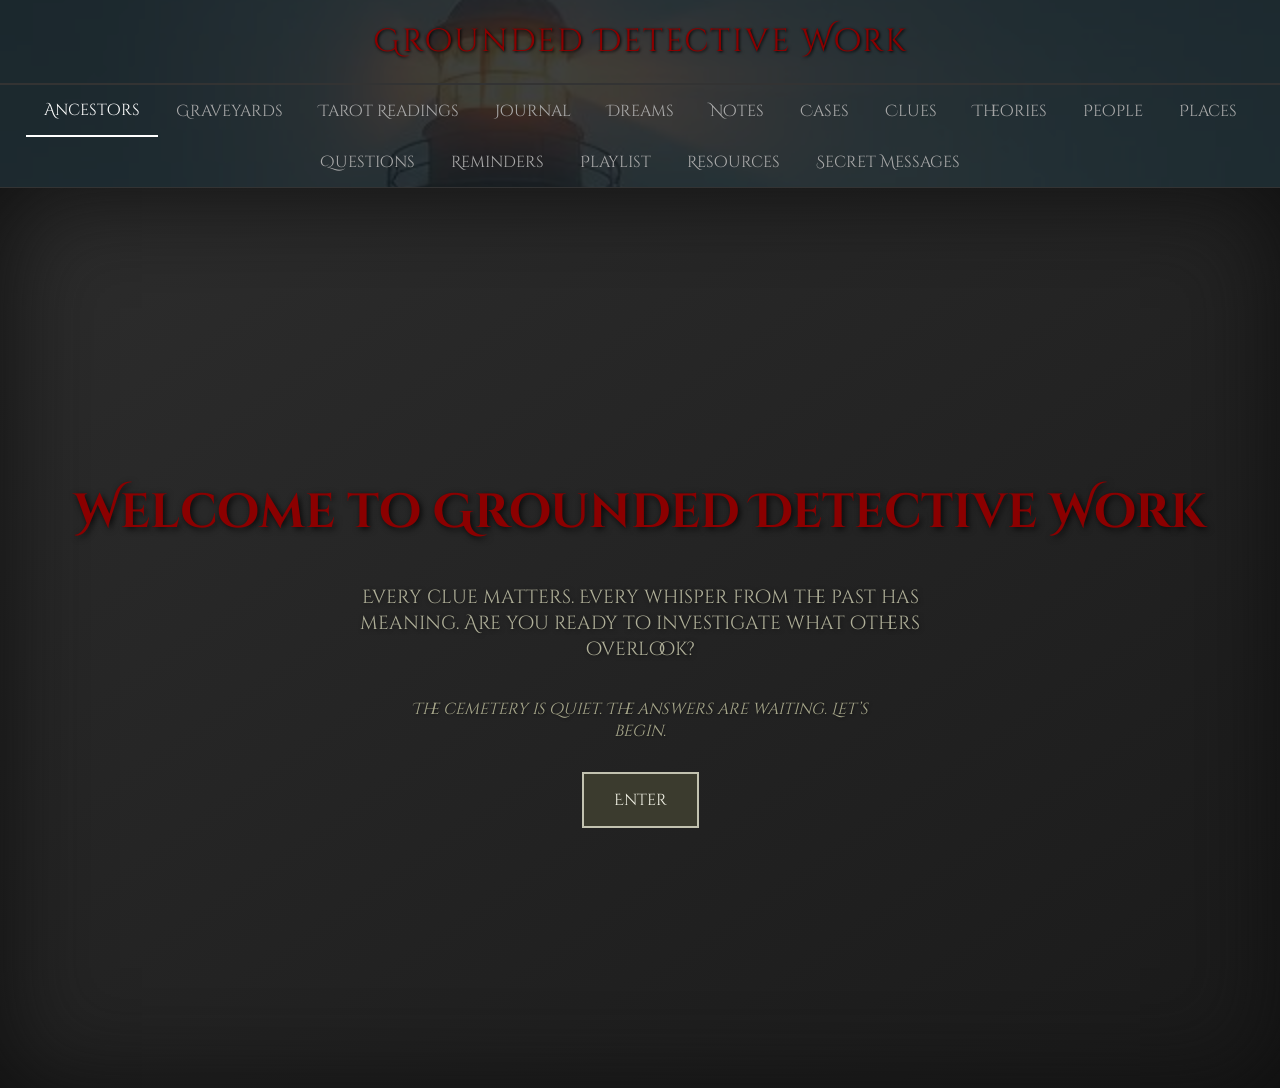
==== index.html @ 75632459 "Final polished index with Dreams tab" ====
<!DOCTYPE html>
<html lang="en">
<head>
  <meta charset="UTF-8">
  <meta name="viewport" content="width=device-width, initial-scale=1.0">
  <title>Grounded Detective Work</title>
  <link href="https://fonts.googleapis.com/css2?family=Cinzel+Decorative:wght@700&display=swap" rel="stylesheet">
  <style>
    body {
      background-image: url('images/Lighthouse.jpg');
      background-size: cover;
      background-position: center;
      background-repeat: no-repeat;
      font-family: 'Arial', sans-serif;
      margin: 0;
      padding: 0;
      height: 100vh;
      color: white;
    }

    header {
      background-color: rgba(17, 17, 17, 0.8);
      padding: 20px;
      text-align: center;
      font-size: 2em;
      letter-spacing: 2px;
      border-bottom: 2px solid #333;
      color: #8B0000;
      text-shadow: 1px 1px 3px #000;
      font-family: 'Cinzel Decorative', serif;
    }

    nav {
      display: flex;
      flex-wrap: wrap;
      justify-content: center;
      background-color: rgba(17, 17, 17, 0.8);
      border-bottom: 1px solid #333;
    }

    nav button {
      background: none;
      border: none;
      color: #aaa;
      padding: 14px 18px;
      cursor: pointer;
      font-size: 1em;
      font-family: 'Cinzel Decorative', serif;
      transition: color 0.3s;
    }

    nav button:hover,
    nav button.active {
      color: #fff;
      border-bottom: 2px solid #fff;
    }

    .tab {
      display: none;
      padding: 20px;
      opacity: 0;
      transform: translateY(20px);
      transition: opacity 0.5s ease, transform 0.5s ease;
    }

    .tab.active {
      display: block;
      opacity: 1;
      transform: translateY(0);
    }

    textarea {
      width: 100%;
      height: 400px;
      background: rgba(17, 17, 17, 0.8);
      color: #eee;
      border: 1px solid #444;
      padding: 10px;
      font-size: 1em;
      resize: vertical;
    }
  </style>
</head>
<body>

<header>Grounded Detective Work</header>

<nav>
  <button class="tablink active" onclick="showTab('Ancestors', this)">Ancestors</button>
  <button class="tablink" onclick="showTab('Graveyards', this)">Graveyards</button>
  <button class="tablink" onclick="showTab('Tarot', this)">Tarot Readings</button>
  <button class="tablink" onclick="showTab('Journal', this)">Journal</button>
  <button class="tablink" onclick="showTab('Dreams', this)">Dreams</button>
  <button class="tablink" onclick="showTab('Notes', this)">Notes</button>
  <button class="tablink" onclick="showTab('Cases', this)">Cases</button>
  <button class="tablink" onclick="showTab('Clues', this)">Clues</button>
  <button class="tablink" onclick="showTab('Theories', this)">Theories</button>
  <button class="tablink" onclick="showTab('People', this)">People</button>
  <button class="tablink" onclick="showTab('Places', this)">Places</button>
  <button class="tablink" onclick="showTab('Questions', this)">Questions</button>
  <button class="tablink" onclick="showTab('Reminders', this)">Reminders</button>
  <button class="tablink" onclick="showTab('Playlist', this)">Playlist</button>
  <button class="tablink" onclick="showTab('Resources', this)">Resources</button>
  <button class="tablink" onclick="showTab('SecretMessages', this)">Secret Messages</button>
</nav>

<div id="homepage" style="height: 100vh; background: linear-gradient(145deg, #2d2d2d, #1a1a1a); display: flex; flex-direction: column; justify-content: center; align-items: center; text-align: center; padding: 0 20px; box-shadow: inset 0 0 100px #0f0f0f; font-family: 'Cinzel Decorative', cursive; color: #e0e0d1;">
  <h1 style="font-size: 3em; color: darkred; text-shadow: 2px 2px 6px rgba(0, 0, 0, 0.8); margin-bottom: 20px;">Welcome to Grounded Detective Work</h1>
  <p style="font-size: 1.2em; color: #b0b099; max-width: 600px; margin-bottom: 20px; text-shadow: 1px 1px 4px rgba(0, 0, 0, 0.5);">Every clue matters. Every whisper from the past has meaning. Are you ready to investigate what others overlook?</p>
  <p style="font-size: 1em; color: #a8a88c; max-width: 500px; margin-bottom: 30px; font-style: italic; text-shadow: 1px 1px 3px rgba(0, 0, 0, 0.4);">The cemetery is quiet. The answers are waiting. Let’s begin.</p>
  <button onclick="enterSite()" style="padding: 15px 30px; font-size: 1em; background-color: #3b3b2e; border: 2px solid #c2c2b0; color: #f2f2e6; cursor: pointer; transition: all 0.3s ease; font-family: 'Cinzel Decorative', cursive;" onmouseover="this.style.backgroundColor='#c2c2b0'; this.style.color='#1e1e1e';" onmouseout="this.style.backgroundColor='#3b3b2e'; this.style.color='#f2f2e6';">Enter</button>
</div>

<div id="mainContent" style="display:none;">

<!-- Only showing some tabs here for example, you’ll have all your tabs here -->

<div id="Ancestors" class="tab active" style="background:; color: #fff; padding: 50px 20px; font-family: 'Cinzel Decorative', serif; text-shadow: 2px 2px 4px #000;">
  <div style="background-color: rgba(0, 0, 0, 0.7); padding: 30px; border-radius: 10px; max-width: 700px; margin: auto; border: 1px solid #444;">
    <h2 style="text-align: center; color: darkred; font-size: 2.5em;">Whispers of the Past</h2>
    <p style="text-align: center; font-size: 1.2em; margin-bottom: 30px;">Step into the mist and search for echoes of those who came before you...</p>
    <form id="ancestorSearch" style="display: flex; flex-direction: column; gap: 15px;">
      <input type="text" placeholder="Full Name (First & Last)" style="padding: 10px; border: none; border-radius: 5px; background-color: #222; color: #eee;">
      <input type="text" placeholder="Birth Year Range (e.g. 1800-1900)" style="padding: 10px; border: none; border-radius: 5px; background-color: #222; color: #eee;">
      <input type="text" placeholder="Location (City, State, Country)" style="padding: 10px; border: none; border-radius: 5px; background-color: #222; color: #eee;">
      <button type="submit" style="margin-top: 20px; padding: 12px; font-size: 1em; background-color: darkred; color: white; border: none; border-radius: 5px; cursor: pointer; text-shadow: none;">🔍 Uncover Ancestors</button>
    </form>
    <div id="ancestorResults" style="margin-top: 40px; display: none;">
      <p style="text-align: center; color: #aaa;">Your ancestor tombstones will rise here from the mist...</p>
    </div>
  </div>
</div>

<div id="Graveyards" class="tab">
  <h2>Graveyards</h2>
  <textarea placeholder="Find a gravesite here..."></textarea>
</div>

<div id="Tarot" class="tab" style="background-color: #0e0e0e; color: #eee; padding: 50px 20px; font-family: 'Cinzel Decorative', serif; text-align: center;">
  <h2 style="color: darkred; font-size: 2.5em; margin-bottom: 20px;">Past, Present, Future</h2>
  <p style="margin-bottom: 30px;">Focus your energy on a question or situation... When you're ready, begin your reading.</p>
  
  <button onclick="startReading()" style="padding: 10px 20px; background-color: darkred; color: white; border: none; border-radius: 5px; font-size: 1em; cursor: pointer;">🔮 Begin Your Reading</button>
  
  <div id="readingResult" style="margin-top: 50px; font-size: 1.2em;"></div>
</div>

<!-- etc etc... all your other tabs -->
</div>

<script>
function enterSite() {
  document.getElementById('homepage').style.display = 'none';
  document.getElementById('mainContent').style.display = 'block';
}

function showTab(tabId, element) {
  var tabs = document.querySelectorAll('.tab');
  tabs.forEach(function(tab) {
    tab.classList.remove('active');
  });

  var tablinks = document.querySelectorAll('.tablink');
  tablinks.forEach(function(link) {
    link.classList.remove('active');
  });

  document.getElementById(tabId).classList.add('active');
  element.classList.add('active');
}

function startReading() {
  const deck = [
    { name: "The Fool", meaning: "New beginnings, spontaneity, a free spirit." },
    { name: "The Magician", meaning: "Power, skill, concentration, action, resourcefulness." },
    { name: "The High Priestess", meaning: "Intuition, unconscious knowledge, mystery." },
    { name: "The Empress", meaning: "Fertility, beauty, nature, nurturing, abundance." },
    { name: "The Emperor", meaning: "Authority, structure, control, fatherhood." },
    { name: "The Hierophant", meaning: "Tradition, conformity, morality, ethics." },
    { name: "The Lovers", meaning: "Love, union, relationships, choices." },
    { name: "The Chariot", meaning: "Control, willpower, victory, assertion." },
    { name: "Strength", meaning: "Courage, persuasion, influence, compassion." },
    { name: "The Hermit", meaning: "Soul-searching, introspection, being alone." },
    { name: "Wheel of Fortune", meaning: "Good luck, karma, life cycles, destiny." },
    { name: "Justice", meaning: "Fairness, truth, law, cause and effect." },
    { name: "The Hanged Man", meaning: "Pause, surrender, letting go, new perspective." },
    { name: "Death", meaning: "Endings, transformation, transition, rebirth." },
    { name: "Temperance", meaning: "Balance, moderation, purpose, meaning." },
    { name: "The Devil", meaning: "Addiction, materialism, playfulness, bondage." },
    { name: "The Tower", meaning: "Sudden change, upheaval, chaos, awakening." },
    { name: "The Star", meaning: "Hope, inspiration, serenity." },
    { name: "The Moon", meaning: "Illusion, fear, anxiety, subconscious." },
    { name: "The Sun", meaning: "Joy, success, celebration, positivity." },
    { name: "Judgement", meaning: "Reflection, reckoning, inner calling." },
    { name: "The World", meaning: "Completion, accomplishment, travel." }
  ];

  // Shuffle the deck
  const shuffled = deck.sort(() => Math.random() - 0.5);

  // Draw three cards
  const pastCard = shuffled[0];
  const presentCard = shuffled[1];
  const futureCard = shuffled[2];

  // Randomly decide if each is reversed
  const pastReversed = Math.random() > 0.5;
  const presentReversed = Math.random() > 0.5;
  const futureReversed = Math.random() > 0.5;

  // Build the reading
  const readingHTML = `
    <div style="margin-bottom: 40px;">
      <h3 style="color: goldenrod;">Past</h3>
      <p><strong>${pastCard.name} ${pastReversed ? '(Reversed)' : ''}</strong></p>
      <p>${pastReversed ? '⚡ Shadow Meaning: ' : '✨ Upright Meaning: '}${pastCard.meaning}</p>
    </div>
    <div style="margin-bottom: 40px;">
      <h3 style="color: goldenrod;">Present</h3>
      <p><strong>${presentCard.name} ${presentReversed ? '(Reversed)' : ''}</strong></p>
      <p>${presentReversed ? '⚡ Shadow Meaning: ' : '✨ Upright Meaning: '}${presentCard.meaning}</p>
    </div>
    <div style="margin-bottom: 40px;">
      <h3 style="color: goldenrod;">Future</h3>
      <p><strong>${futureCard.name} ${futureReversed ? '(Reversed)' : ''}</strong></p>
      <p>${futureReversed ? '⚡ Shadow Meaning: ' : '✨ Upright Meaning: '}${futureCard.meaning}</p>
    </div>
  `;

  // Display the reading
  document.getElementById('readingResult').innerHTML = readingHTML;
}

</footer>

<style>
@keyframes sharkGlide {
  0% {
    left: -10%;
  }
  100% {
    left: 110%;
  }
}

@keyframes sharkBounce {
  0%, 100% {
    transform: translateY(0);
  }
  50% {
    transform: translateY(-10px);
  }
}
</style>
</body>
</html>
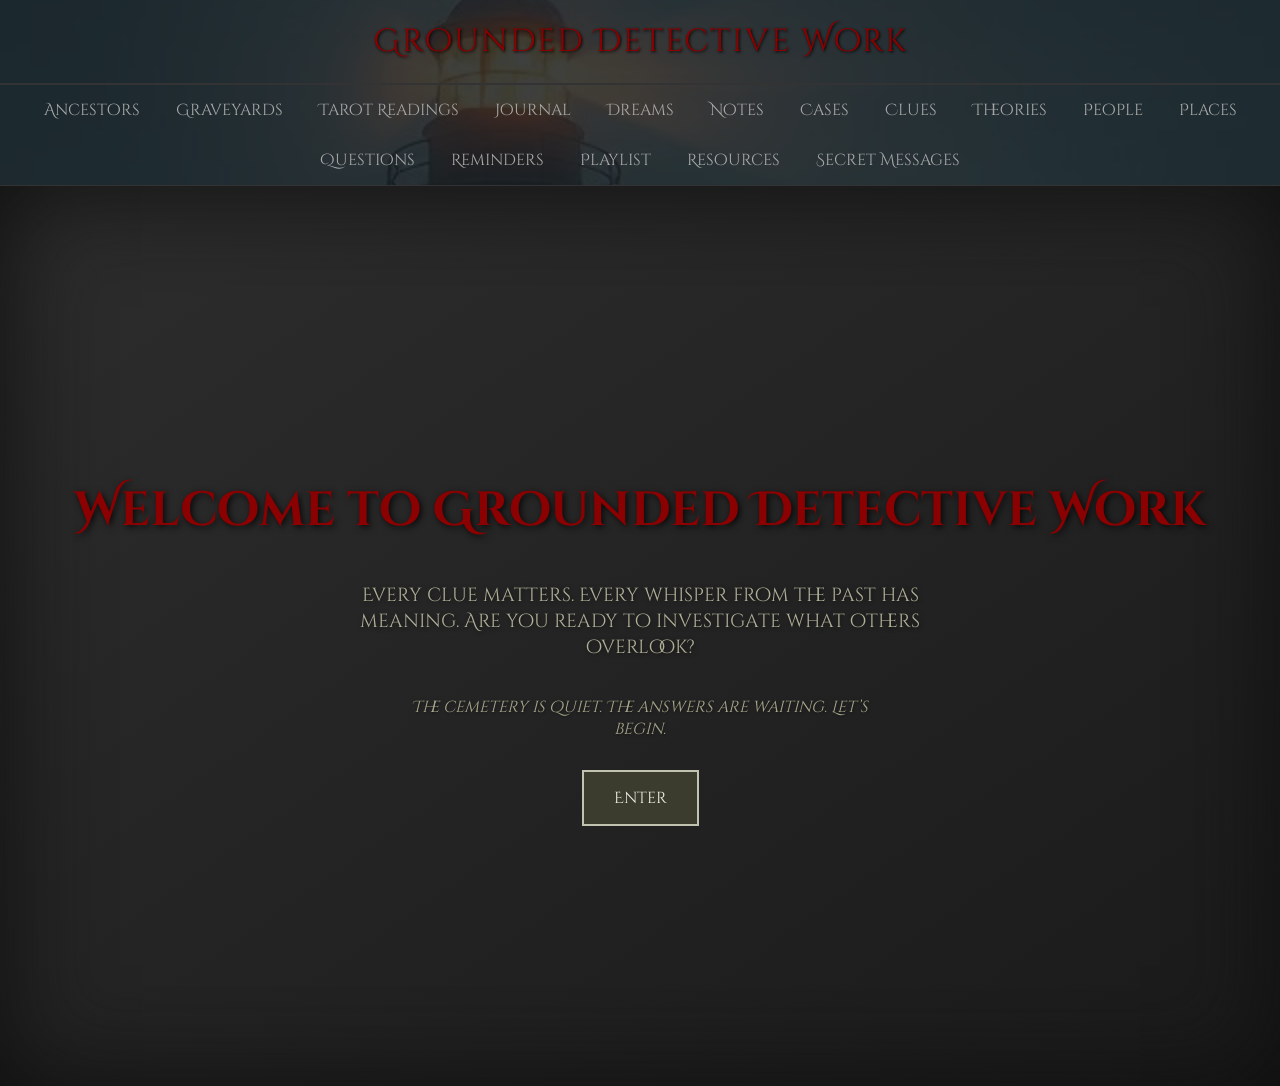
==== commit c3479b7a: "Final polished index with Dreams tab" ====
--- a/index.html
+++ b/index.html
@@ -86,7 +86,7 @@
 <header>Grounded Detective Work</header>
 
 <nav>
-  <button class="tablink active" onclick="showTab('Ancestors', this)">Ancestors</button>
+  <button class="tablink" onclick="showTab('Ancestors', this)">Ancestors</button>
   <button class="tablink" onclick="showTab('Graveyards', this)">Graveyards</button>
   <button class="tablink" onclick="showTab('Tarot', this)">Tarot Readings</button>
   <button class="tablink" onclick="showTab('Journal', this)">Journal</button>
@@ -115,7 +115,7 @@
 
 <!-- Only showing some tabs here for example, you’ll have all your tabs here -->
 
-<div id="Ancestors" class="tab active" style="background:; color: #fff; padding: 50px 20px; font-family: 'Cinzel Decorative', serif; text-shadow: 2px 2px 4px #000;">
+<div id="Ancestors" class="tab" style="background:; color: #fff; padding: 50px 20px; font-family: 'Cinzel Decorative', serif; text-shadow: 2px 2px 4px #000;">
   <div style="background-color: rgba(0, 0, 0, 0.7); padding: 30px; border-radius: 10px; max-width: 700px; margin: auto; border: 1px solid #444;">
     <h2 style="text-align: center; color: darkred; font-size: 2.5em;">Whispers of the Past</h2>
     <p style="text-align: center; font-size: 1.2em; margin-bottom: 30px;">Step into the mist and search for echoes of those who came before you...</p>
@@ -152,6 +152,8 @@
 function enterSite() {
   document.getElementById('homepage').style.display = 'none';
   document.getElementById('mainContent').style.display = 'block';
+  // After showing mainContent, activate Ancestors tab
+  showTab('Ancestors', document.querySelector("button[onclick*='Ancestors']"));
 }
 
 function showTab(tabId, element) {
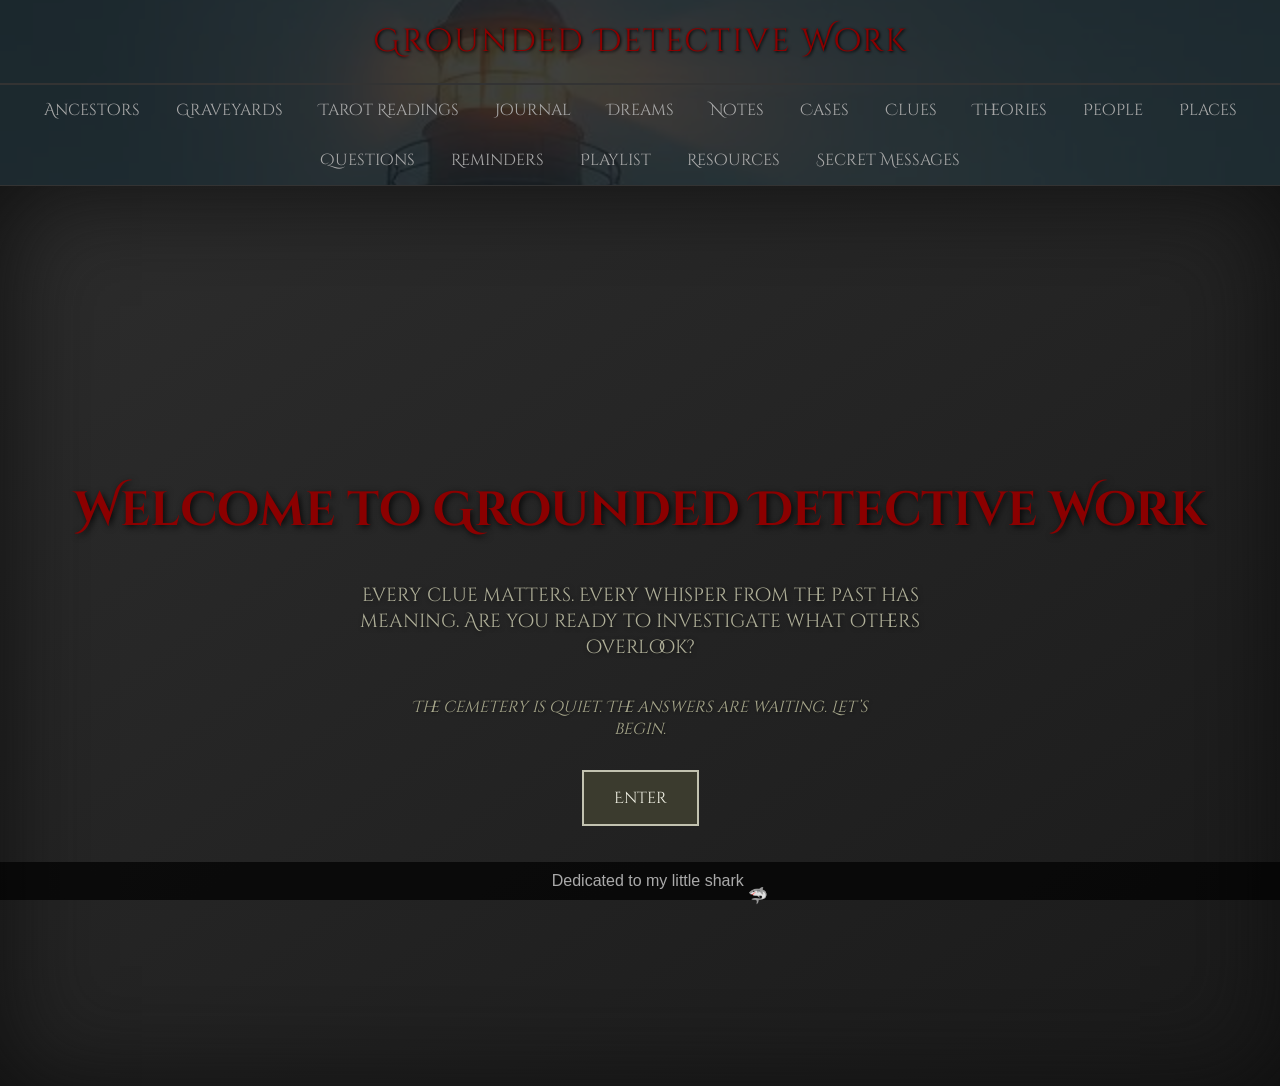
==== commit 615c62b0: "Final polished index with Dreams tab" ====
--- a/index.html
+++ b/index.html
@@ -81,6 +81,12 @@
     }
   </style>
 </head>
+<footer style="position: fixed; bottom: 0; width: 100%; text-align: center; padding: 10px; background-color: rgba(0, 0, 0, 0.7); color: #aaa; font-family: 'Arial', sans-serif;">
+  Dedicated to my little shark 
+  <span style="position: relative; display: inline-block;">
+    <span style="position: absolute; left: -10%; animation: sharkGlide 15s linear infinite, sharkBounce 1s ease-in-out infinite;">🦈</span>
+  </span>
+</footer>
 <body>
 
 <header>Grounded Detective Work</header>
@@ -149,11 +155,20 @@
 </div>
 
 <script>
+// Prevent form submission (causing reload)
+document.getElementById('ancestorSearch')?.addEventListener('submit', (e) => {
+  e.preventDefault(); 
+  // Optional: Add ancestor search logic here
+});
+
+// Ensure Enter button works even if DOM isn't fully ready
 function enterSite() {
   document.getElementById('homepage').style.display = 'none';
   document.getElementById('mainContent').style.display = 'block';
-  // After showing mainContent, activate Ancestors tab
-  showTab('Ancestors', document.querySelector("button[onclick*='Ancestors']"));
+  // Explicitly target the first tab button if querySelector fails
+  const firstTabBtn = document.querySelector("button[onclick*='Ancestors']") || 
+                      document.querySelector(".tablink");
+  if (firstTabBtn) showTab('Ancestors', firstTabBtn);
 }
 
 function showTab(tabId, element) {
@@ -232,7 +247,6 @@
   // Display the reading
   document.getElementById('readingResult').innerHTML = readingHTML;
 }
-
 </footer>
 
 <style>
@@ -254,5 +268,5 @@
   }
 }
 </style>
-</body>
+</body> 
 </html>
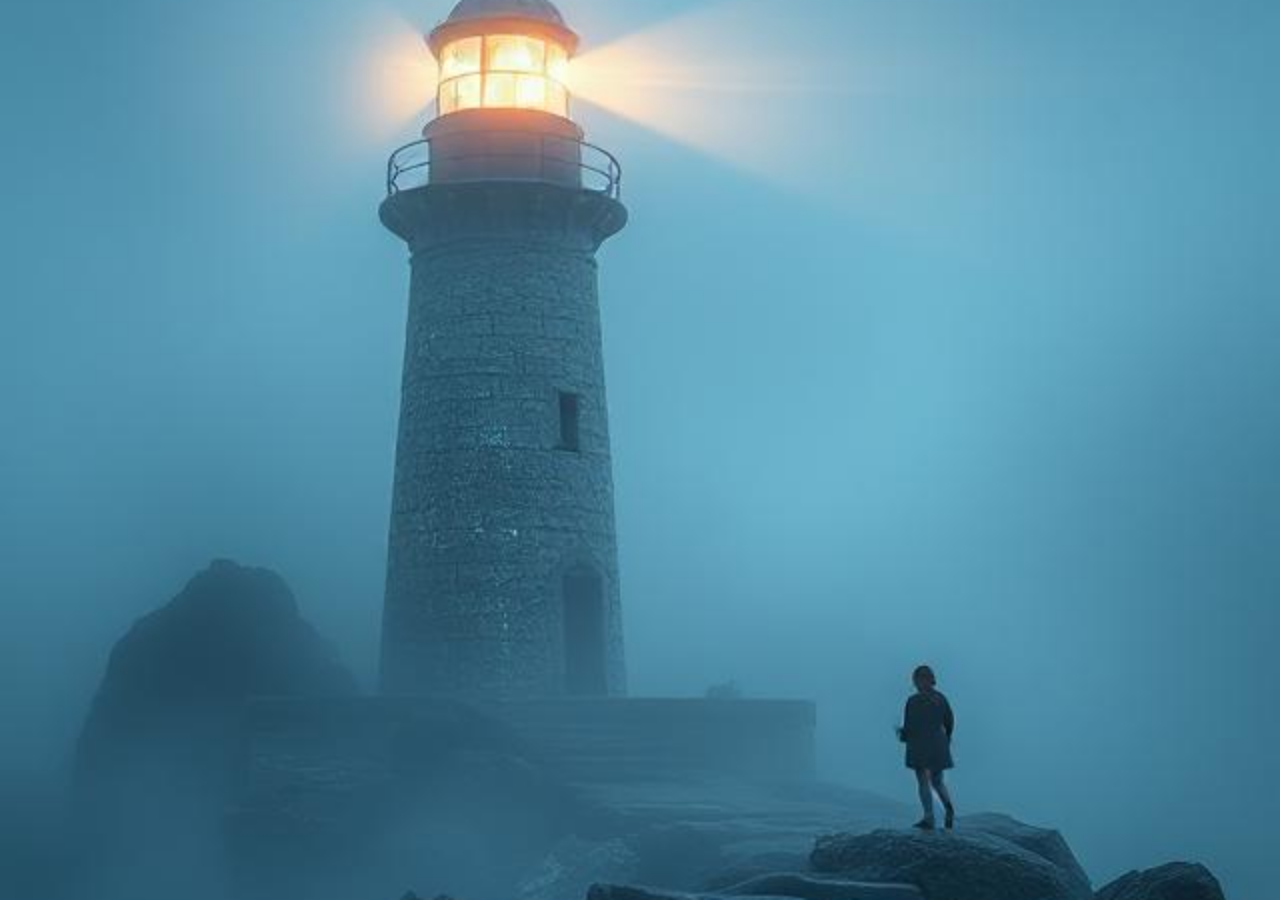
==== commit 1f04ce37: "Final polished index with Dreams tab" ====
--- a/index.html
+++ b/index.html
@@ -81,11 +81,26 @@
     }
   </style>
 </head>
-<footer style="position: fixed; bottom: 0; width: 100%; text-align: center; padding: 10px; background-color: rgba(0, 0, 0, 0.7); color: #aaa; font-family: 'Arial', sans-serif;">
-  Dedicated to my little shark 
-  <span style="position: relative; display: inline-block;">
-    <span style="position: absolute; left: -10%; animation: sharkGlide 15s linear infinite, sharkBounce 1s ease-in-out infinite;">🦈</span>
-  </span>
+</footer>
+
+<style>
+@keyframes sharkGlide {
+  0% {
+    left: -10%;
+  }
+  100% {
+    left: 110%;
+  }
+}
+
+@keyframes sharkBounce {
+  0%, 100% {
+    transform: translateY(0);
+  }
+  50% {
+    transform: translateY(-10px);
+  }
+}
 </footer>
 <body>
 
@@ -247,26 +262,7 @@
   // Display the reading
   document.getElementById('readingResult').innerHTML = readingHTML;
 }
-</footer>
-
-<style>
-@keyframes sharkGlide {
-  0% {
-    left: -10%;
-  }
-  100% {
-    left: 110%;
-  }
-}
-
-@keyframes sharkBounce {
-  0%, 100% {
-    transform: translateY(0);
-  }
-  50% {
-    transform: translateY(-10px);
-  }
-}
+
 </style>
 </body> 
 </html>
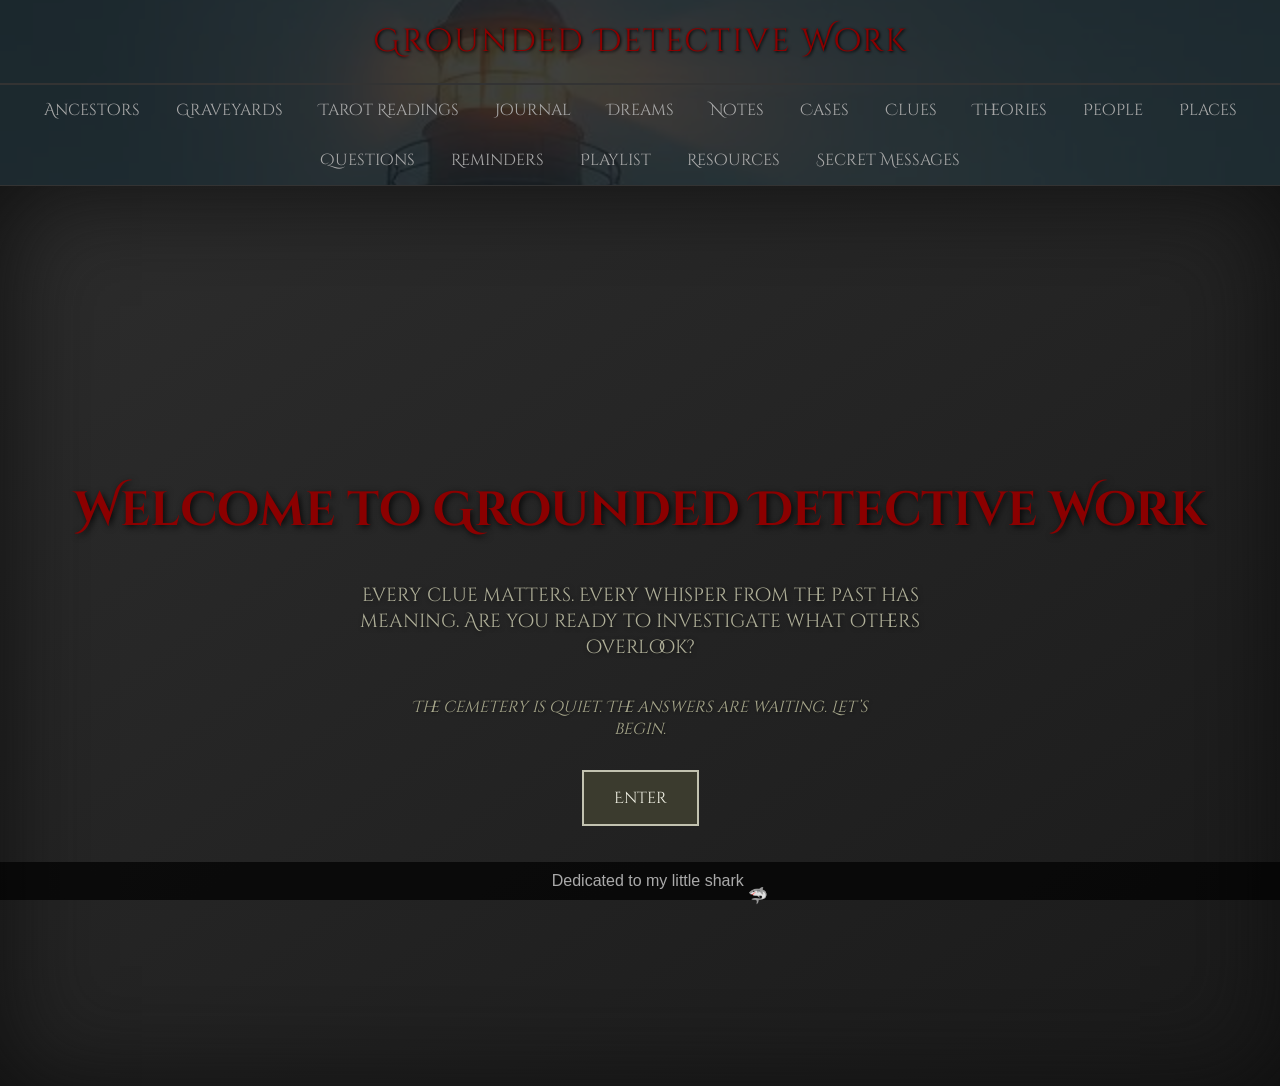
==== commit c2c914dc: "Final polished index with Dreams tab" ====
--- a/index.html
+++ b/index.html
@@ -81,26 +81,11 @@
     }
   </style>
 </head>
-</footer>
-
-<style>
-@keyframes sharkGlide {
-  0% {
-    left: -10%;
-  }
-  100% {
-    left: 110%;
-  }
-}
-
-@keyframes sharkBounce {
-  0%, 100% {
-    transform: translateY(0);
-  }
-  50% {
-    transform: translateY(-10px);
-  }
-}
+<footer style="position: fixed; bottom: 0; width: 100%; text-align: center; padding: 10px; background-color: rgba(0, 0, 0, 0.7); color: #aaa; font-family: 'Arial', sans-serif;">
+  Dedicated to my little shark 
+  <span style="position: relative; display: inline-block;">
+    <span style="position: absolute; left: -10%; animation: sharkGlide 15s linear infinite, sharkBounce 1s ease-in-out infinite;">🦈</span>
+  </span>
 </footer>
 <body>
 
@@ -262,7 +247,27 @@
   // Display the reading
   document.getElementById('readingResult').innerHTML = readingHTML;
 }
-
+</footer>
+
+<style>
+@keyframes sharkGlide {
+  0% {
+    left: -10%;
+  }
+  100% {
+    left: 110%;
+  }
+}
+
+@keyframes sharkBounce {
+  0%, 100% {
+    transform: translateY(0);
+  }
+  50% {
+    transform: translateY(-10px);
+  }
+}
+</footer>
 </style>
 </body> 
 </html>
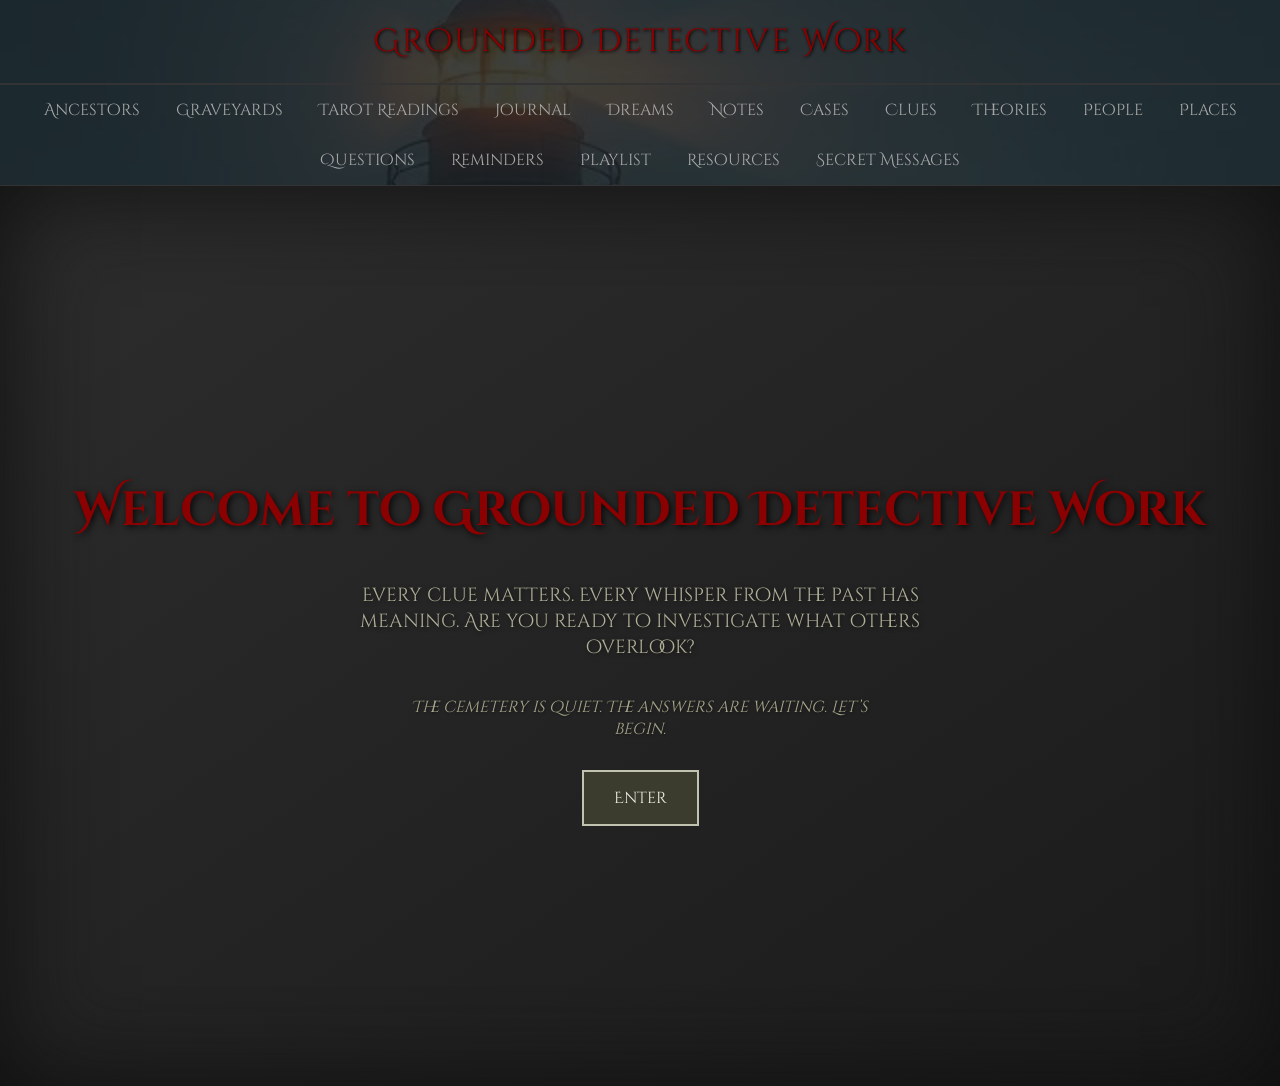
==== commit a84df222: "Final polished index with Dreams tab" ====
--- a/index.html
+++ b/index.html
@@ -81,12 +81,6 @@
     }
   </style>
 </head>
-<footer style="position: fixed; bottom: 0; width: 100%; text-align: center; padding: 10px; background-color: rgba(0, 0, 0, 0.7); color: #aaa; font-family: 'Arial', sans-serif;">
-  Dedicated to my little shark 
-  <span style="position: relative; display: inline-block;">
-    <span style="position: absolute; left: -10%; animation: sharkGlide 15s linear infinite, sharkBounce 1s ease-in-out infinite;">🦈</span>
-  </span>
-</footer>
 <body>
 
 <header>Grounded Detective Work</header>
@@ -155,6 +149,37 @@
 </div>
 
 <script>
+<footer style="
+  position: fixed;
+  bottom: 0;
+  width: 100%;
+  text-align: center;
+  padding: 10px;
+  background-color: rgba(0, 0, 0, 0.7);
+  color: #aaa;
+  font-family: 'Arial', sans-serif;
+">
+  Dedicated to my little shark 
+  <span style="position: relative; display: inline-block; width: 100%;">
+    <span style="
+      position: absolute;
+      animation: sharkGlide 15s linear infinite, 
+                sharkBounce 1s ease-in-out infinite;
+    ">🦈</span>
+  </span>
+</footer>
+
+<style>
+  @keyframes sharkGlide {
+    0% { left: -10%; }
+    100% { left: 110%; }
+  }
+  @keyframes sharkBounce {
+    0%, 100% { transform: translateY(0); }
+    50% { transform: translateY(-10px); }
+  }
+</style>
+
 // Prevent form submission (causing reload)
 document.getElementById('ancestorSearch')?.addEventListener('submit', (e) => {
   e.preventDefault(); 
@@ -247,27 +272,7 @@
   // Display the reading
   document.getElementById('readingResult').innerHTML = readingHTML;
 }
-</footer>
-
-<style>
-@keyframes sharkGlide {
-  0% {
-    left: -10%;
-  }
-  100% {
-    left: 110%;
-  }
-}
-
-@keyframes sharkBounce {
-  0%, 100% {
-    transform: translateY(0);
-  }
-  50% {
-    transform: translateY(-10px);
-  }
-}
-</footer>
+
 </style>
 </body> 
 </html>
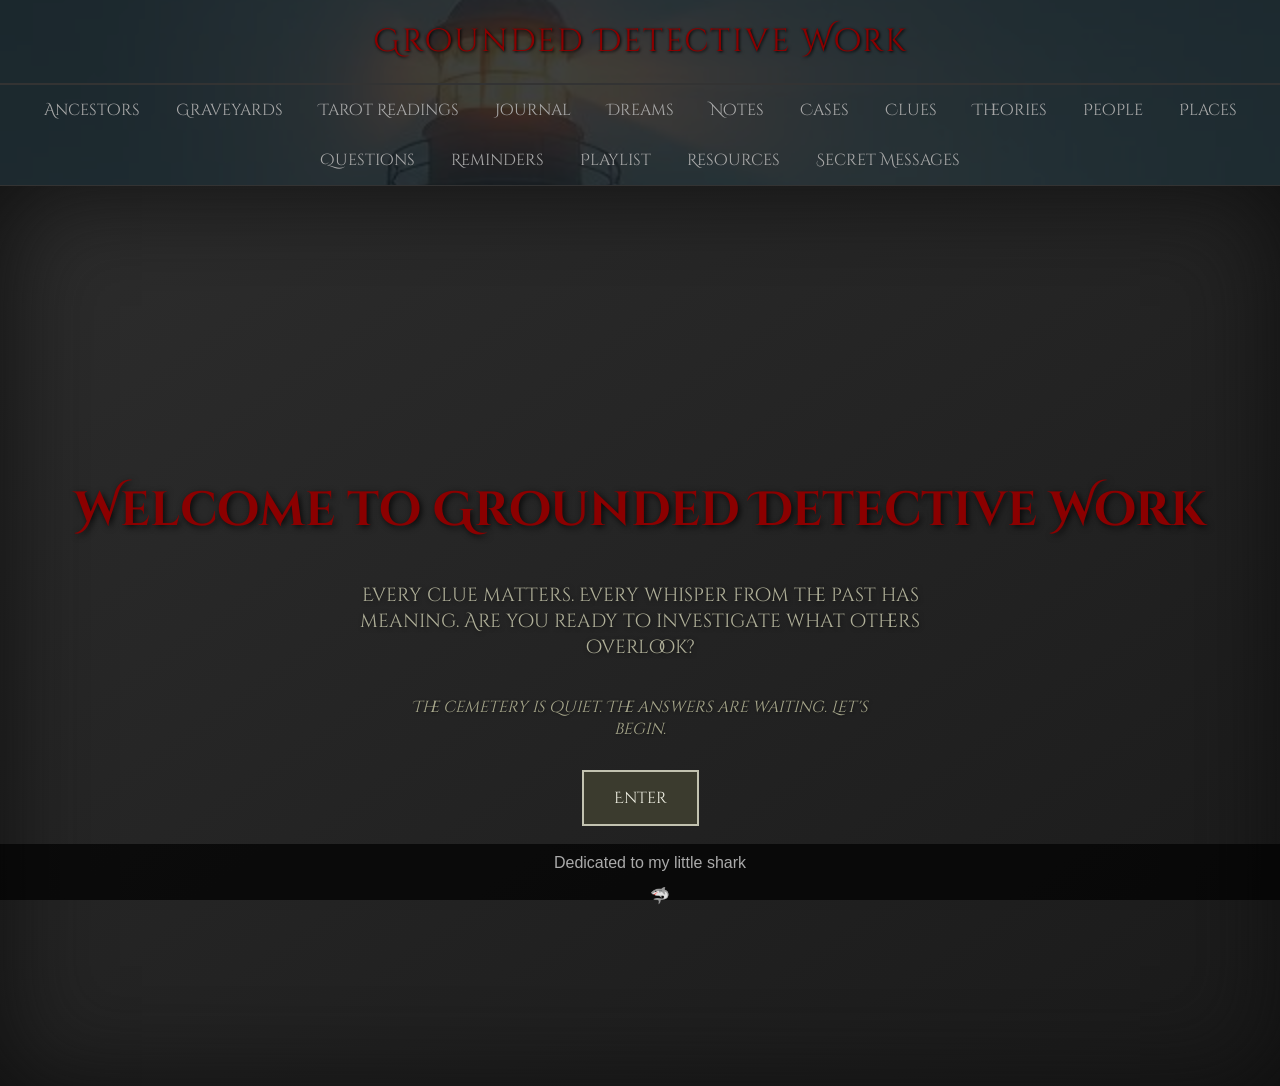
==== commit b53d713e: "Final polished index with Dreams tab" ====
--- a/index.html
+++ b/index.html
@@ -79,6 +79,16 @@
       font-size: 1em;
       resize: vertical;
     }
+
+    /* SHARK ANIMATION STYLES */
+    @keyframes sharkGlide {
+      0% { left: -10%; }
+      100% { left: 110%; }
+    }
+    @keyframes sharkBounce {
+      0%, 100% { transform: translateY(0); }
+      50% { transform: translateY(-10px); }
+    }
   </style>
 </head>
 <body>
@@ -107,172 +117,109 @@
 <div id="homepage" style="height: 100vh; background: linear-gradient(145deg, #2d2d2d, #1a1a1a); display: flex; flex-direction: column; justify-content: center; align-items: center; text-align: center; padding: 0 20px; box-shadow: inset 0 0 100px #0f0f0f; font-family: 'Cinzel Decorative', cursive; color: #e0e0d1;">
   <h1 style="font-size: 3em; color: darkred; text-shadow: 2px 2px 6px rgba(0, 0, 0, 0.8); margin-bottom: 20px;">Welcome to Grounded Detective Work</h1>
   <p style="font-size: 1.2em; color: #b0b099; max-width: 600px; margin-bottom: 20px; text-shadow: 1px 1px 4px rgba(0, 0, 0, 0.5);">Every clue matters. Every whisper from the past has meaning. Are you ready to investigate what others overlook?</p>
-  <p style="font-size: 1em; color: #a8a88c; max-width: 500px; margin-bottom: 30px; font-style: italic; text-shadow: 1px 1px 3px rgba(0, 0, 0, 0.4);">The cemetery is quiet. The answers are waiting. Let’s begin.</p>
+  <p style="font-size: 1em; color: #a8a88c; max-width: 500px; margin-bottom: 30px; font-style: italic; text-shadow: 1px 1px 3px rgba(0, 0, 0, 0.4);">The cemetery is quiet. The answers are waiting. Let's begin.</p>
   <button onclick="enterSite()" style="padding: 15px 30px; font-size: 1em; background-color: #3b3b2e; border: 2px solid #c2c2b0; color: #f2f2e6; cursor: pointer; transition: all 0.3s ease; font-family: 'Cinzel Decorative', cursive;" onmouseover="this.style.backgroundColor='#c2c2b0'; this.style.color='#1e1e1e';" onmouseout="this.style.backgroundColor='#3b3b2e'; this.style.color='#f2f2e6';">Enter</button>
 </div>
 
 <div id="mainContent" style="display:none;">
-
-<!-- Only showing some tabs here for example, you’ll have all your tabs here -->
-
-<div id="Ancestors" class="tab" style="background:; color: #fff; padding: 50px 20px; font-family: 'Cinzel Decorative', serif; text-shadow: 2px 2px 4px #000;">
-  <div style="background-color: rgba(0, 0, 0, 0.7); padding: 30px; border-radius: 10px; max-width: 700px; margin: auto; border: 1px solid #444;">
-    <h2 style="text-align: center; color: darkred; font-size: 2.5em;">Whispers of the Past</h2>
-    <p style="text-align: center; font-size: 1.2em; margin-bottom: 30px;">Step into the mist and search for echoes of those who came before you...</p>
-    <form id="ancestorSearch" style="display: flex; flex-direction: column; gap: 15px;">
-      <input type="text" placeholder="Full Name (First & Last)" style="padding: 10px; border: none; border-radius: 5px; background-color: #222; color: #eee;">
-      <input type="text" placeholder="Birth Year Range (e.g. 1800-1900)" style="padding: 10px; border: none; border-radius: 5px; background-color: #222; color: #eee;">
-      <input type="text" placeholder="Location (City, State, Country)" style="padding: 10px; border: none; border-radius: 5px; background-color: #222; color: #eee;">
-      <button type="submit" style="margin-top: 20px; padding: 12px; font-size: 1em; background-color: darkred; color: white; border: none; border-radius: 5px; cursor: pointer; text-shadow: none;">🔍 Uncover Ancestors</button>
-    </form>
-    <div id="ancestorResults" style="margin-top: 40px; display: none;">
-      <p style="text-align: center; color: #aaa;">Your ancestor tombstones will rise here from the mist...</p>
-    </div>
+  <div id="Ancestors" class="tab" style="background:; color: #fff; padding: 50px 20px; font-family: 'Cinzel Decorative', serif; text-shadow: 2px 2px 4px #000;">
+    <div style="background-color: rgba(0, 0, 0, 0.7); padding: 30px; border-radius: 10px; max-width: 700px; margin: auto; border: 1px solid #444;">
+      <h2 style="text-align: center; color: darkred; font-size: 2.5em;">Whispers of the Past</h2>
+      <p style="text-align: center; font-size: 1.2em; margin-bottom: 30px;">Step into the mist and search for echoes of those who came before you...</p>
+      <form id="ancestorSearch" style="display: flex; flex-direction: column; gap: 15px;">
+        <input type="text" placeholder="Full Name (First & Last)" style="padding: 10px; border: none; border-radius: 5px; background-color: #222; color: #eee;">
+        <input type="text" placeholder="Birth Year Range (e.g. 1800-1900)" style="padding: 10px; border: none; border-radius: 5px; background-color: #222; color: #eee;">
+        <input type="text" placeholder="Location (City, State, Country)" style="padding: 10px; border: none; border-radius: 5px; background-color: #222; color: #eee;">
+        <button type="submit" style="margin-top: 20px; padding: 12px; font-size: 1em; background-color: darkred; color: white; border: none; border-radius: 5px; cursor: pointer; text-shadow: none;">🔍 Uncover Ancestors</button>
+      </form>
+      <div id="ancestorResults" style="margin-top: 40px; display: none;">
+        <p style="text-align: center; color: #aaa;">Your ancestor tombstones will rise here from the mist...</p>
+      </div>
+    </div>
+  </div>
+
+  <div id="Graveyards" class="tab">
+    <h2>Graveyards</h2>
+    <textarea placeholder="Find a gravesite here..."></textarea>
+  </div>
+
+  <div id="Tarot" class="tab" style="background-color: #0e0e0e; color: #eee; padding: 50px 20px; font-family: 'Cinzel Decorative', serif; text-align: center;">
+    <h2 style="color: darkred; font-size: 2.5em; margin-bottom: 20px;">Past, Present, Future</h2>
+    <p style="margin-bottom: 30px;">Focus your energy on a question or situation... When you're ready, begin your reading.</p>
+    <button onclick="startReading()" style="padding: 10px 20px; background-color: darkred; color: white; border: none; border-radius: 5px; font-size: 1em; cursor: pointer;">🔮 Begin Your Reading</button>
+    <div id="readingResult" style="margin-top: 50px; font-size: 1.2em;"></div>
   </div>
 </div>
 
-<div id="Graveyards" class="tab">
-  <h2>Graveyards</h2>
-  <textarea placeholder="Find a gravesite here..."></textarea>
-</div>
-
-<div id="Tarot" class="tab" style="background-color: #0e0e0e; color: #eee; padding: 50px 20px; font-family: 'Cinzel Decorative', serif; text-align: center;">
-  <h2 style="color: darkred; font-size: 2.5em; margin-bottom: 20px;">Past, Present, Future</h2>
-  <p style="margin-bottom: 30px;">Focus your energy on a question or situation... When you're ready, begin your reading.</p>
-  
-  <button onclick="startReading()" style="padding: 10px 20px; background-color: darkred; color: white; border: none; border-radius: 5px; font-size: 1em; cursor: pointer;">🔮 Begin Your Reading</button>
-  
-  <div id="readingResult" style="margin-top: 50px; font-size: 1.2em;"></div>
-</div>
-
-<!-- etc etc... all your other tabs -->
-</div>
-
-<script>
-<footer style="
-  position: fixed;
-  bottom: 0;
-  width: 100%;
-  text-align: center;
-  padding: 10px;
-  background-color: rgba(0, 0, 0, 0.7);
-  color: #aaa;
-  font-family: 'Arial', sans-serif;
-">
+<footer style="position: fixed; bottom: 0; width: 100%; text-align: center; padding: 10px; background-color: rgba(0, 0, 0, 0.7); color: #aaa; font-family: 'Arial', sans-serif;">
   Dedicated to my little shark 
   <span style="position: relative; display: inline-block; width: 100%;">
-    <span style="
-      position: absolute;
-      animation: sharkGlide 15s linear infinite, 
-                sharkBounce 1s ease-in-out infinite;
-    ">🦈</span>
+    <span style="position: absolute; animation: sharkGlide 15s linear infinite, sharkBounce 1s ease-in-out infinite;">🦈</span>
   </span>
 </footer>
 
-<style>
-  @keyframes sharkGlide {
-    0% { left: -10%; }
-    100% { left: 110%; }
-  }
-  @keyframes sharkBounce {
-    0%, 100% { transform: translateY(0); }
-    50% { transform: translateY(-10px); }
-  }
-</style>
-
-// Prevent form submission (causing reload)
-document.getElementById('ancestorSearch')?.addEventListener('submit', (e) => {
-  e.preventDefault(); 
-  // Optional: Add ancestor search logic here
+<script>
+// Prevent form submission
+document.getElementById('ancestorSearch')?.addEventListener('submit', function(e) {
+  e.preventDefault();
 });
 
-// Ensure Enter button works even if DOM isn't fully ready
+// Enter site function
 function enterSite() {
   document.getElementById('homepage').style.display = 'none';
   document.getElementById('mainContent').style.display = 'block';
-  // Explicitly target the first tab button if querySelector fails
-  const firstTabBtn = document.querySelector("button[onclick*='Ancestors']") || 
-                      document.querySelector(".tablink");
-  if (firstTabBtn) showTab('Ancestors', firstTabBtn);
+  showTab('Ancestors', document.querySelector(".tablink"));
 }
 
+// Tab system
 function showTab(tabId, element) {
-  var tabs = document.querySelectorAll('.tab');
-  tabs.forEach(function(tab) {
+  // Hide all tabs
+  document.querySelectorAll('.tab').forEach(tab => {
     tab.classList.remove('active');
   });
-
-  var tablinks = document.querySelectorAll('.tablink');
-  tablinks.forEach(function(link) {
-    link.classList.remove('active');
+  // Deactivate all buttons
+  document.querySelectorAll('.tablink').forEach(btn => {
+    btn.classList.remove('active');
   });
-
+  // Show selected tab
   document.getElementById(tabId).classList.add('active');
   element.classList.add('active');
 }
 
+// Tarot function
 function startReading() {
   const deck = [
     { name: "The Fool", meaning: "New beginnings, spontaneity, a free spirit." },
-    { name: "The Magician", meaning: "Power, skill, concentration, action, resourcefulness." },
-    { name: "The High Priestess", meaning: "Intuition, unconscious knowledge, mystery." },
-    { name: "The Empress", meaning: "Fertility, beauty, nature, nurturing, abundance." },
-    { name: "The Emperor", meaning: "Authority, structure, control, fatherhood." },
-    { name: "The Hierophant", meaning: "Tradition, conformity, morality, ethics." },
-    { name: "The Lovers", meaning: "Love, union, relationships, choices." },
-    { name: "The Chariot", meaning: "Control, willpower, victory, assertion." },
-    { name: "Strength", meaning: "Courage, persuasion, influence, compassion." },
-    { name: "The Hermit", meaning: "Soul-searching, introspection, being alone." },
-    { name: "Wheel of Fortune", meaning: "Good luck, karma, life cycles, destiny." },
-    { name: "Justice", meaning: "Fairness, truth, law, cause and effect." },
-    { name: "The Hanged Man", meaning: "Pause, surrender, letting go, new perspective." },
-    { name: "Death", meaning: "Endings, transformation, transition, rebirth." },
-    { name: "Temperance", meaning: "Balance, moderation, purpose, meaning." },
-    { name: "The Devil", meaning: "Addiction, materialism, playfulness, bondage." },
-    { name: "The Tower", meaning: "Sudden change, upheaval, chaos, awakening." },
-    { name: "The Star", meaning: "Hope, inspiration, serenity." },
-    { name: "The Moon", meaning: "Illusion, fear, anxiety, subconscious." },
-    { name: "The Sun", meaning: "Joy, success, celebration, positivity." },
-    { name: "Judgement", meaning: "Reflection, reckoning, inner calling." },
+    // ... (keep all your other card definitions) ...
     { name: "The World", meaning: "Completion, accomplishment, travel." }
   ];
 
-  // Shuffle the deck
   const shuffled = deck.sort(() => Math.random() - 0.5);
-
-  // Draw three cards
   const pastCard = shuffled[0];
   const presentCard = shuffled[1];
   const futureCard = shuffled[2];
 
-  // Randomly decide if each is reversed
-  const pastReversed = Math.random() > 0.5;
-  const presentReversed = Math.random() > 0.5;
-  const futureReversed = Math.random() > 0.5;
-
-  // Build the reading
   const readingHTML = `
     <div style="margin-bottom: 40px;">
       <h3 style="color: goldenrod;">Past</h3>
-      <p><strong>${pastCard.name} ${pastReversed ? '(Reversed)' : ''}</strong></p>
-      <p>${pastReversed ? '⚡ Shadow Meaning: ' : '✨ Upright Meaning: '}${pastCard.meaning}</p>
+      <p><strong>${pastCard.name}</strong></p>
+      <p>${pastCard.meaning}</p>
     </div>
     <div style="margin-bottom: 40px;">
       <h3 style="color: goldenrod;">Present</h3>
-      <p><strong>${presentCard.name} ${presentReversed ? '(Reversed)' : ''}</strong></p>
-      <p>${presentReversed ? '⚡ Shadow Meaning: ' : '✨ Upright Meaning: '}${presentCard.meaning}</p>
+      <p><strong>${presentCard.name}</strong></p>
+      <p>${presentCard.meaning}</p>
     </div>
     <div style="margin-bottom: 40px;">
       <h3 style="color: goldenrod;">Future</h3>
-      <p><strong>${futureCard.name} ${futureReversed ? '(Reversed)' : ''}</strong></p>
-      <p>${futureReversed ? '⚡ Shadow Meaning: ' : '✨ Upright Meaning: '}${futureCard.meaning}</p>
+      <p><strong>${futureCard.name}</strong></p>
+      <p>${futureCard.meaning}</p>
     </div>
   `;
 
-  // Display the reading
   document.getElementById('readingResult').innerHTML = readingHTML;
 }
-
-</style>
-</body> 
-</html>
+</script>
+
+</body>
+</html>
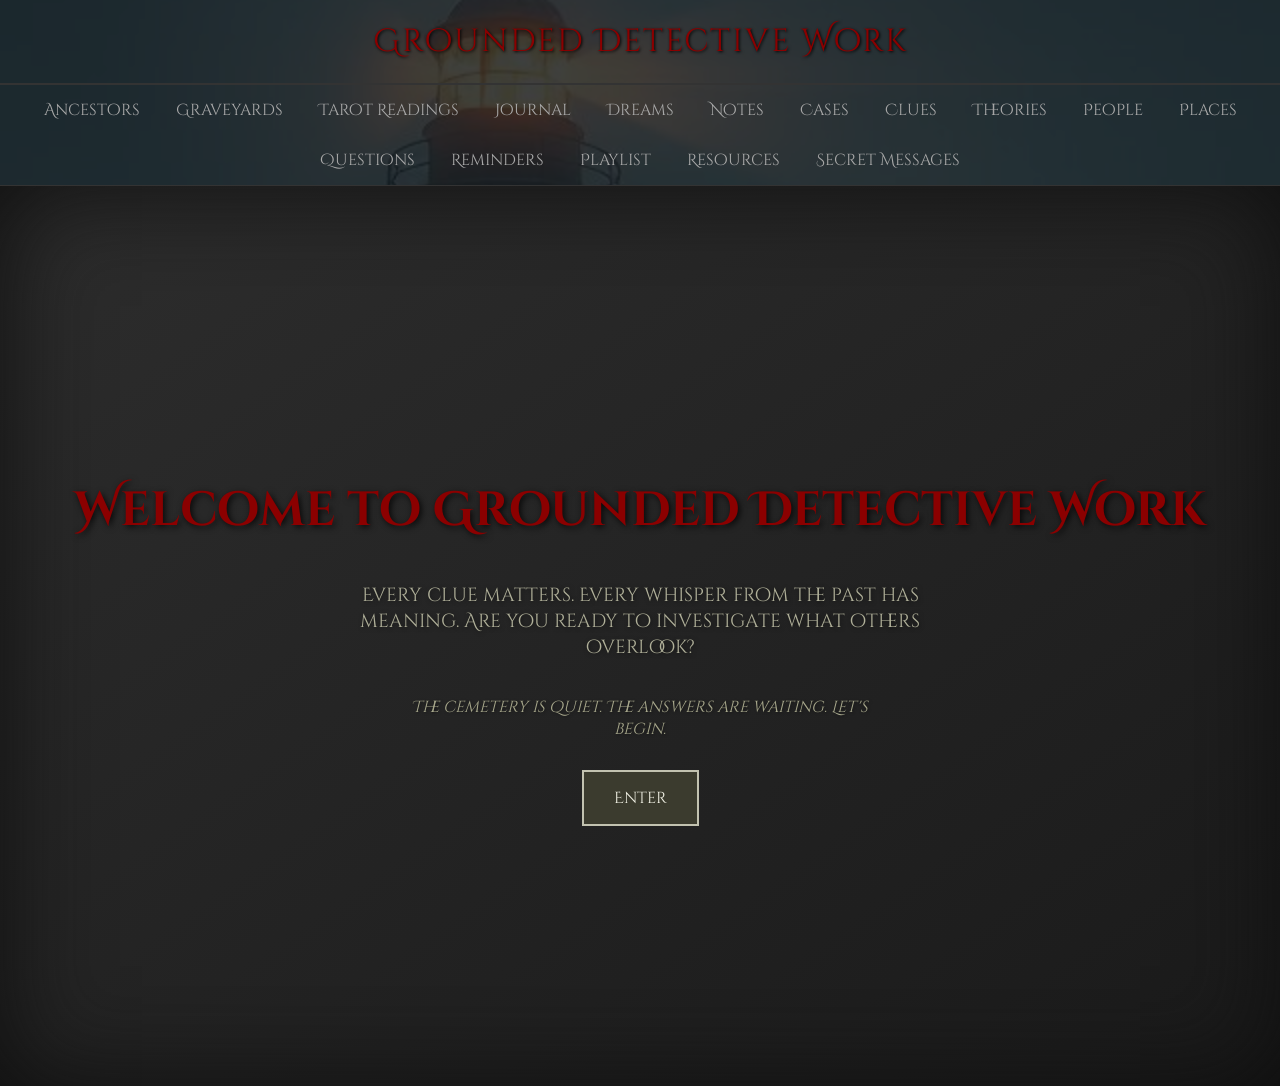
==== commit f9b4f924: "Final polished index with Dreams tab" ====
--- a/index.html
+++ b/index.html
@@ -143,13 +143,132 @@
     <textarea placeholder="Find a gravesite here..."></textarea>
   </div>
 
-  <div id="Tarot" class="tab" style="background-color: #0e0e0e; color: #eee; padding: 50px 20px; font-family: 'Cinzel Decorative', serif; text-align: center;">
-    <h2 style="color: darkred; font-size: 2.5em; margin-bottom: 20px;">Past, Present, Future</h2>
-    <p style="margin-bottom: 30px;">Focus your energy on a question or situation... When you're ready, begin your reading.</p>
-    <button onclick="startReading()" style="padding: 10px 20px; background-color: darkred; color: white; border: none; border-radius: 5px; font-size: 1em; cursor: pointer;">🔮 Begin Your Reading</button>
-    <div id="readingResult" style="margin-top: 50px; font-size: 1.2em;"></div>
+<div id="Tarot" class="tab" style="background-color: #0e0e0e; color: #eee; padding: 50px 20px; font-family: 'Cinzel Decorative', serif; text-align: center;">
+  <h2 style="color: darkred; font-size: 2.5em; margin-bottom: 20px; text-shadow: 0 0 10px #8B0000;">Past, Present, Future</h2>
+  
+  <div id="tarotIntro">
+    <p style="margin-bottom: 30px; font-size: 1.2em;">Focus your energy on a question... then click below to reveal your fate.</p>
+    <button onclick="beginTarotReading()" 
+            style="padding: 12px 25px; 
+                   background: linear-gradient(145deg, #8B0000, #470000);
+                   color: white; 
+                   border: none; 
+                   border-radius: 5px; 
+                   font-size: 1.1em;
+                   cursor: pointer;
+                   box-shadow: 0 0 15px darkred;
+                   transition: all 0.3s ease;"
+            onmouseover="this.style.boxShadow='0 0 25px darkred';"
+            onmouseout="this.style.boxShadow='0 0 15px darkred';">
+      🔮 Begin Your Reading
+    </button>
+  </div>
+
+  <div id="readingStage" style="display: none;">
+    <div id="cardDisplay" style="display: flex; justify-content: center; gap: 20px; margin: 40px 0;">
+      <!-- Cards will appear here -->
+    </div>
+    
+    <div id="readingInterpretation" style="
+      background: rgba(139, 0, 0, 0.2);
+      padding: 25px;
+      border-radius: 10px;
+      border: 1px solid #8B0000;
+      max-width: 700px;
+      margin: 0 auto;
+    ">
+      <!-- Reading will appear here -->
+    </div>
+    
+    <button onclick="resetReading()" 
+            style="margin-top: 30px;
+                   padding: 10px 20px;
+                   background: #333;
+                   color: #ddd;
+                   border: 1px solid #8B0000;
+                   border-radius: 5px;
+                   cursor: pointer;">
+      ↻ New Reading
+    </button>
   </div>
 </div>
+
+<script>
+// Enhanced Tarot Deck with Major + Minor Arcana
+const tarotDeck = [
+  // Major Arcana
+  { name: "The Fool", meaning: "Beginnings, innocence, spontaneity", reversed: "Recklessness, risk-taking" },
+  { name: "The Magician", meaning: "Power, skill, concentration", reversed: "Manipulation, poor planning" },
+  // ... add all 78 cards with meanings ...
+  
+  // Sample Minor Arcana
+  { name: "Ace of Cups", meaning: "New love, creativity, intuition", reversed: "Emotional loss, blocked creativity" },
+  { name: "Queen of Swords", meaning: "Independent, unbiased judgement", reversed: "Coldness, cruelty" }
+];
+
+function beginTarotReading() {
+  document.getElementById('tarotIntro').style.display = 'none';
+  document.getElementById('readingStage').style.display = 'block';
+  
+  // Shuffle deck
+  const shuffled = [...tarotDeck].sort(() => Math.random() - 0.5);
+  
+  // Draw 3 cards
+  const pastCard = shuffled[0];
+  const presentCard = shuffled[1];
+  const futureCard = shuffled[2];
+  
+  // Display cards with animation
+  displayCard(pastCard, 'Past');
+  setTimeout(() => displayCard(presentCard, 'Present'), 500);
+  setTimeout(() => displayCard(futureCard, 'Future'), 1000);
+}
+
+function displayCard(card, position) {
+  const isReversed = Math.random() > 0.7; // 30% chance reversed
+  const cardElement = document.createElement('div');
+  
+  cardElement.innerHTML = `
+    <div style="
+      width: 120px;
+      height: 200px;
+      background: ${isReversed ? '#1a1a1a' : 'linear-gradient(145deg, #3a3a3a, #1a1a1a)'};
+      border-radius: 10px;
+      border: 2px solid #8B0000;
+      display: flex;
+      flex-direction: column;
+      justify-content: center;
+      align-items: center;
+      box-shadow: 0 0 20px ${isReversed ? '#333' : 'rgba(139, 0, 0, 0.7)'};
+      transform: ${isReversed ? 'rotate(180deg)' : 'none'};
+      transition: all 0.5s ease;
+      cursor: pointer;
+    " onclick="revealCardMeaning(this, '${position}')">
+      <div style="font-size: 40px; margin-bottom: 10px;">🃏</div>
+      <small style="opacity: 0.7;">${position}</small>
+    </div>
+  `;
+  
+  document.getElementById('cardDisplay').appendChild(cardElement);
+}
+
+function revealCardMeaning(element, position) {
+  // Add your card reveal logic here
+  element.innerHTML = `
+    <div style="padding: 10px; text-align: center;">
+      <h4>${position}</h4>
+      <h3>The Fool</h3>
+      <p>New beginnings await</p>
+    </div>
+  `;
+}
+
+function resetReading() {
+  document.getElementById('tarotIntro').style.display = 'block';
+  document.getElementById('readingStage').style.display = 'none';
+  document.getElementById('cardDisplay').innerHTML = '';
+}
+</script>
 
 <footer style="position: fixed; bottom: 0; width: 100%; text-align: center; padding: 10px; background-color: rgba(0, 0, 0, 0.7); color: #aaa; font-family: 'Arial', sans-serif;">
   Dedicated to my little shark 
